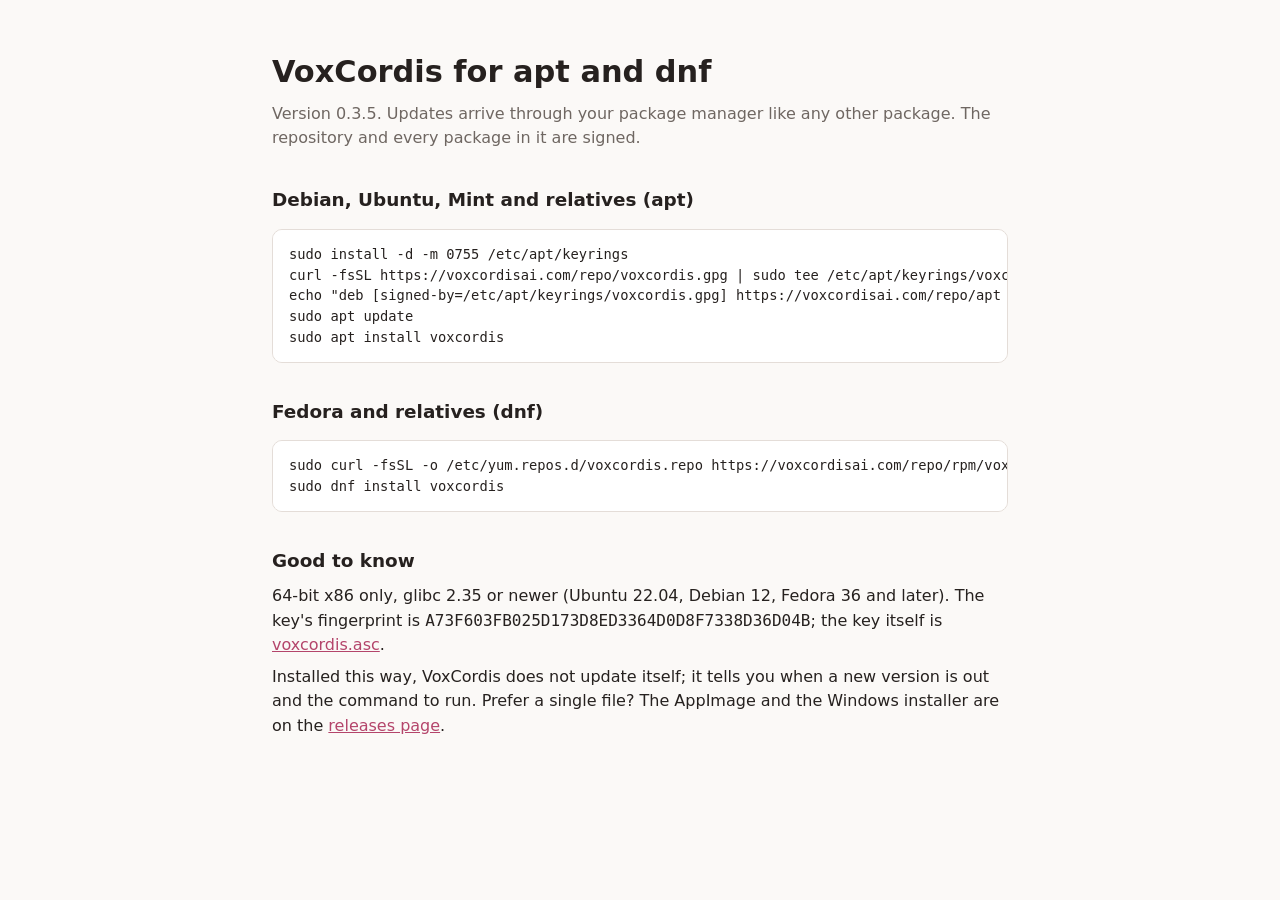
==== repo/index.html @ 0c288964 "Package repository for 0.3.5" ====
<!doctype html>
<html lang="en">
<head>
<meta charset="utf-8">
<meta name="viewport" content="width=device-width, initial-scale=1">
<title>VoxCordis for apt and dnf</title>
<style>
  :root { color-scheme: light dark; --bg: #fbf9f7; --fg: #26211f; --muted: #6f6762; --card: #fff; --line: #e4ddd8; --accent: #b4456b; }
  @media (prefers-color-scheme: dark) { :root { --bg: #17131a; --fg: #ece6ea; --muted: #a399a3; --card: #211b25; --line: #352d3a; --accent: #e07aa0; } }
  body { margin: 0; background: var(--bg); color: var(--fg); font: 16px/1.55 system-ui, sans-serif; }
  main { max-width: 46rem; margin: 0 auto; padding: 3rem 1rem 4rem; }
  h1 { font-size: 1.9rem; margin: 0 0 .25rem; } h2 { font-size: 1.15rem; margin: 2.2rem 0 .5rem; }
  p { margin: .4rem 0; } .muted { color: var(--muted); } a { color: var(--accent); }
  pre { background: var(--card); border: 1px solid var(--line); border-radius: 10px; padding: .9rem 1rem; overflow-x: auto; font-size: .86rem; line-height: 1.5; }
  code { font-family: ui-monospace, SFMono-Regular, Menlo, monospace; }
</style>
</head>
<body>
<main>
<h1>VoxCordis for apt and dnf</h1>
<p class="muted">Version 0.3.5. Updates arrive through your package manager like any other package. The repository and every package in it are signed.</p>

<h2>Debian, Ubuntu, Mint and relatives (apt)</h2>
<pre><code>sudo install -d -m 0755 /etc/apt/keyrings
curl -fsSL https://voxcordisai.com/repo/voxcordis.gpg | sudo tee /etc/apt/keyrings/voxcordis.gpg &gt;/dev/null
echo "deb [signed-by=/etc/apt/keyrings/voxcordis.gpg] https://voxcordisai.com/repo/apt stable main" | sudo tee /etc/apt/sources.list.d/voxcordis.list
sudo apt update
sudo apt install voxcordis</code></pre>

<h2>Fedora and relatives (dnf)</h2>
<pre><code>sudo curl -fsSL -o /etc/yum.repos.d/voxcordis.repo https://voxcordisai.com/repo/rpm/voxcordis.repo
sudo dnf install voxcordis</code></pre>

<h2>Good to know</h2>
<p>64-bit x86 only, glibc 2.35 or newer (Ubuntu 22.04, Debian 12, Fedora 36 and later). The key's fingerprint is <code>A73F603FB025D173D8ED3364D0D8F7338D36D04B</code>; the key itself is <a href="voxcordis.asc">voxcordis.asc</a>.</p>
<p>Installed this way, VoxCordis does not update itself; it tells you when a new version is out and the command to run. Prefer a single file? The AppImage and the Windows installer are on the <a href="https://github.com/Nucume/VoxCordis/releases">releases page</a>.</p>
</main>
</body>
</html>
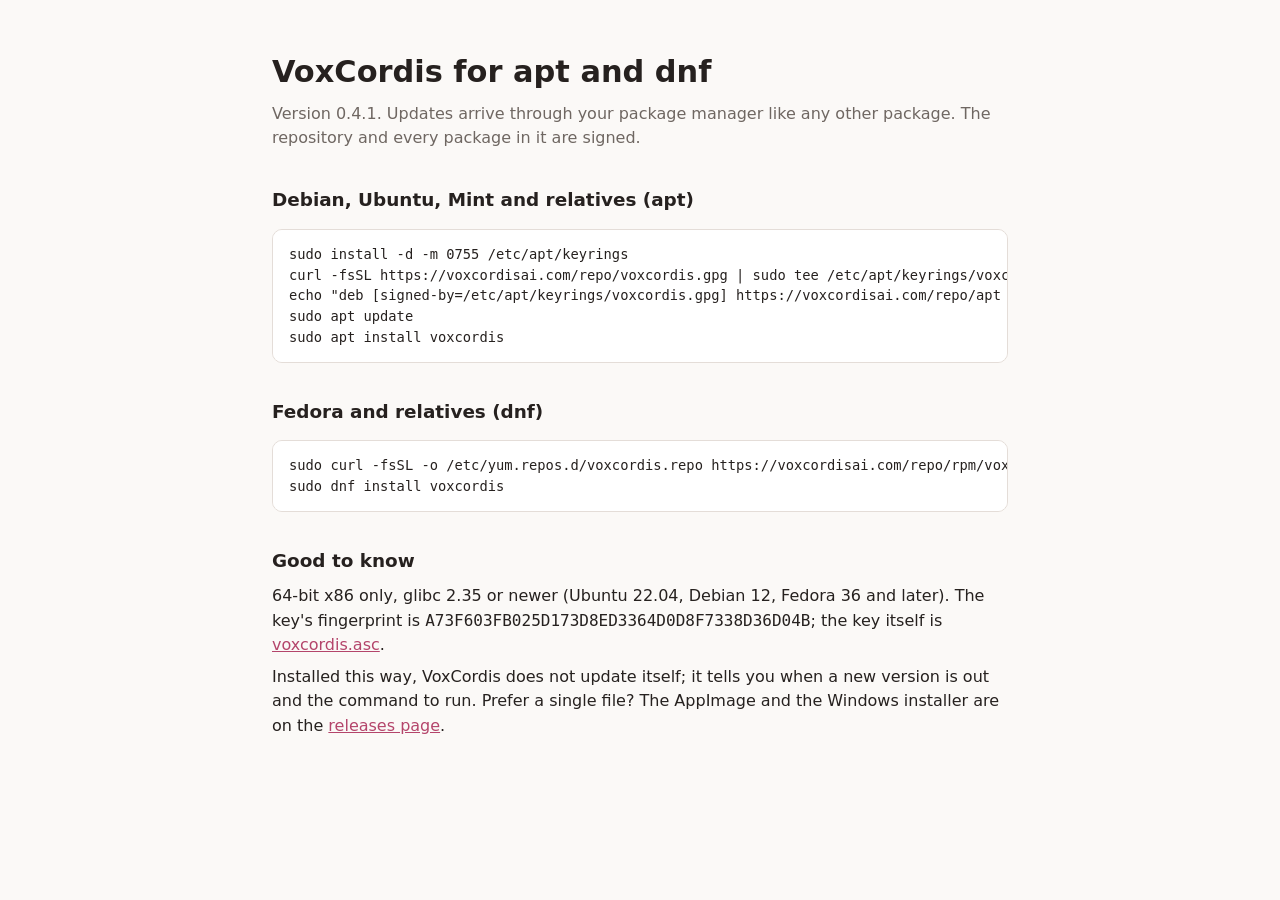
==== commit 6734ff68: "Package repository for 0.4.1" ====
--- a/repo/index.html
+++ b/repo/index.html
@@ -18,7 +18,7 @@
 <body>
 <main>
 <h1>VoxCordis for apt and dnf</h1>
-<p class="muted">Version 0.3.5. Updates arrive through your package manager like any other package. The repository and every package in it are signed.</p>
+<p class="muted">Version 0.4.1. Updates arrive through your package manager like any other package. The repository and every package in it are signed.</p>
 
 <h2>Debian, Ubuntu, Mint and relatives (apt)</h2>
 <pre><code>sudo install -d -m 0755 /etc/apt/keyrings
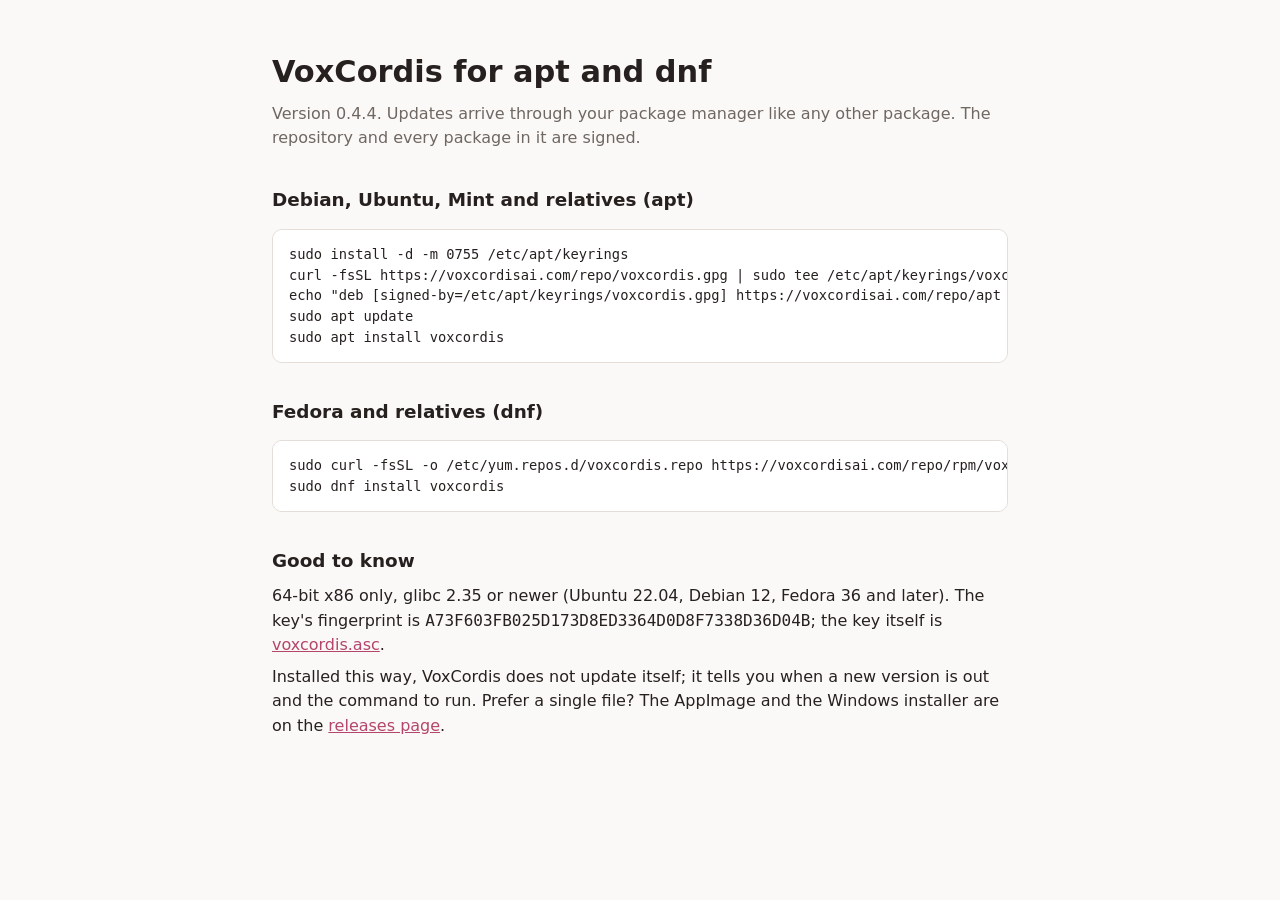
==== commit 2b615647: "Package repository for 0.4.4" ====
--- a/repo/index.html
+++ b/repo/index.html
@@ -18,7 +18,7 @@
 <body>
 <main>
 <h1>VoxCordis for apt and dnf</h1>
-<p class="muted">Version 0.4.1. Updates arrive through your package manager like any other package. The repository and every package in it are signed.</p>
+<p class="muted">Version 0.4.4. Updates arrive through your package manager like any other package. The repository and every package in it are signed.</p>
 
 <h2>Debian, Ubuntu, Mint and relatives (apt)</h2>
 <pre><code>sudo install -d -m 0755 /etc/apt/keyrings
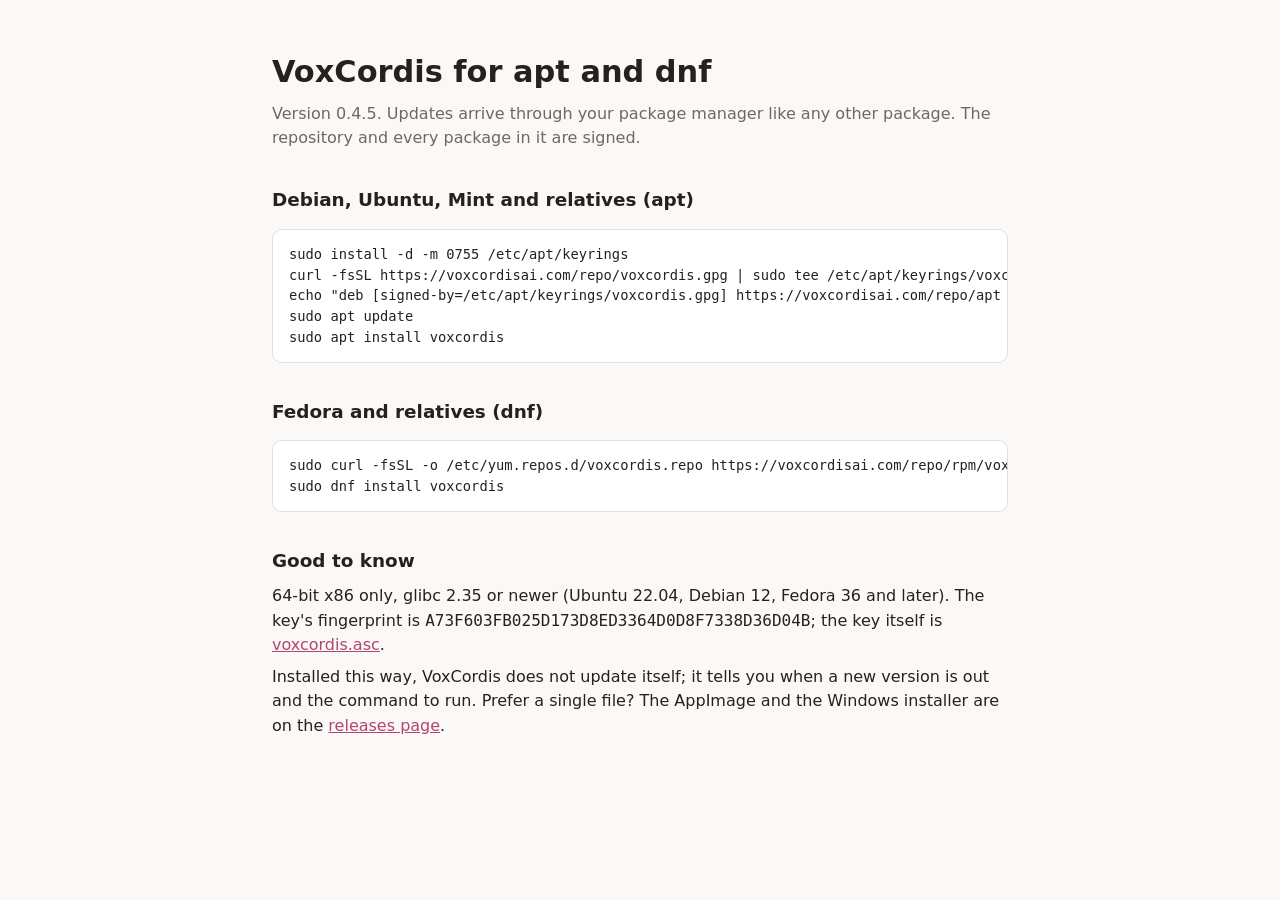
==== commit 1797ec80: "Package repository for 0.4.5" ====
--- a/repo/index.html
+++ b/repo/index.html
@@ -18,7 +18,7 @@
 <body>
 <main>
 <h1>VoxCordis for apt and dnf</h1>
-<p class="muted">Version 0.4.4. Updates arrive through your package manager like any other package. The repository and every package in it are signed.</p>
+<p class="muted">Version 0.4.5. Updates arrive through your package manager like any other package. The repository and every package in it are signed.</p>
 
 <h2>Debian, Ubuntu, Mint and relatives (apt)</h2>
 <pre><code>sudo install -d -m 0755 /etc/apt/keyrings
